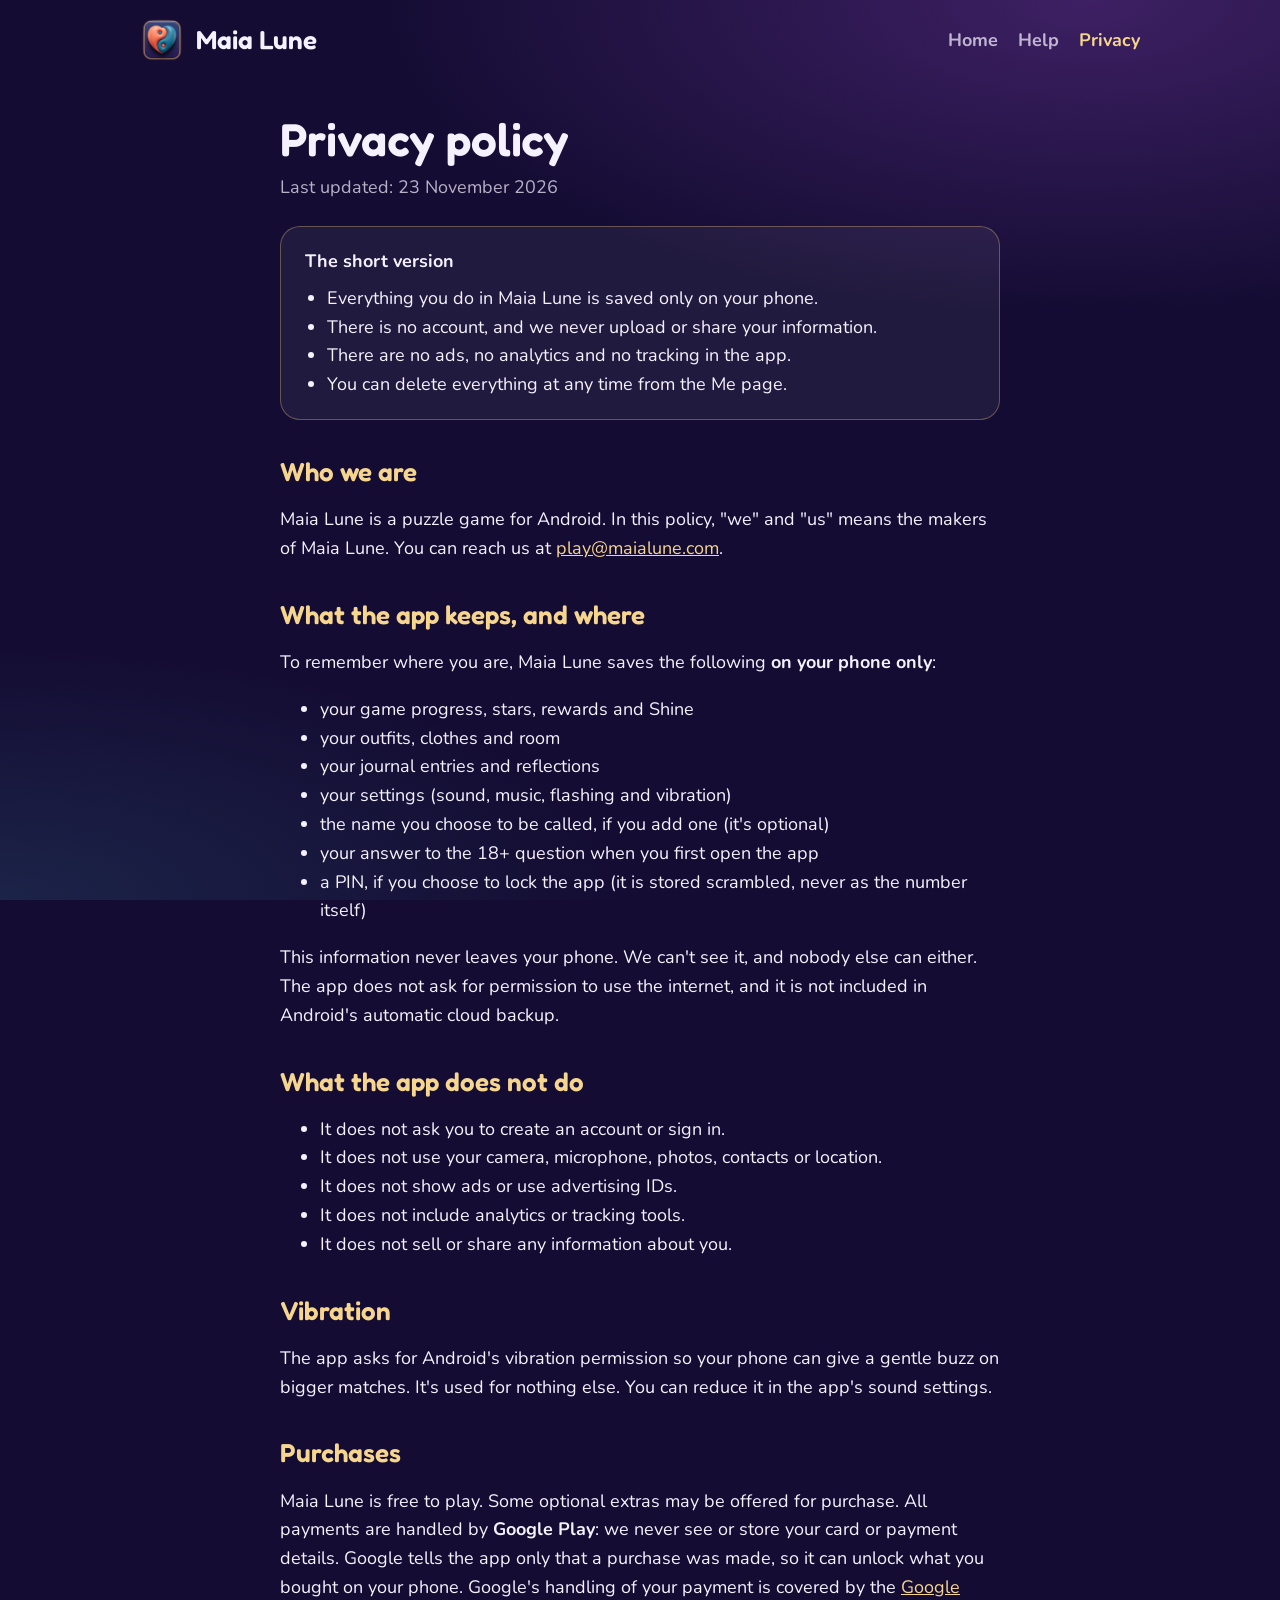
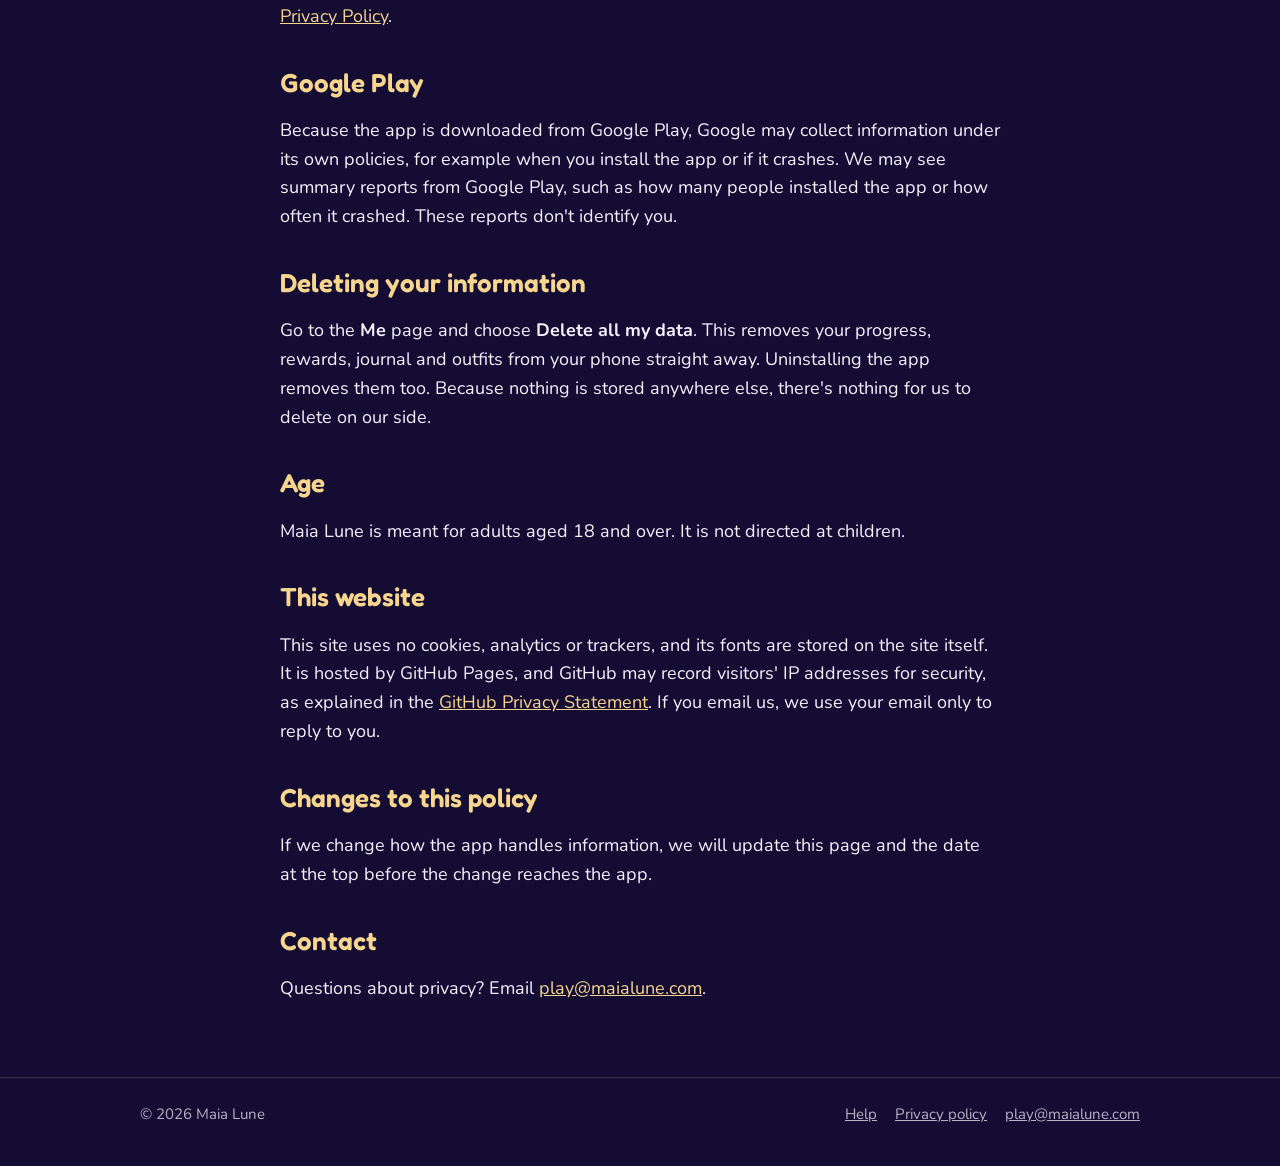
==== privacy.html @ 517a8443 "First version of maialune.com: home, privacy policy and help Co-Authored-By: Claude Opus 5.5 <norepl" ====
<!doctype html>
<html lang="en">
<head>
  <meta charset="utf-8">
  <meta name="viewport" content="width=device-width, initial-scale=1">
  <title>Privacy policy | Maia Lune</title>
  <meta name="description" content="How Maia Lune handles your information: your progress stays on your phone, there is no account, no ads and no tracking.">
  <meta name="theme-color" content="#140c33">
  <link rel="icon" type="image/png" href="images/favicon.png">
  <link rel="apple-touch-icon" href="images/apple-touch-icon.png">
  <link rel="stylesheet" href="style.css">
</head>
<body>
  <header class="site-header">
    <div class="wrap">
      <a class="brand" href="./"><img src="images/icon-192.png" alt="" width="44" height="44">Maia Lune</a>
      <nav class="nav">
        <a href="./">Home</a>
        <a href="support.html">Help</a>
        <a href="privacy.html" aria-current="page">Privacy</a>
      </nav>
    </div>
  </header>

  <main class="page">
    <h1>Privacy policy</h1>
    <p class="updated">Last updated: 23 November 2026</p>

    <div class="summary">
      <strong>The short version</strong>
      <ul>
        <li>Everything you do in Maia Lune is saved only on your phone.</li>
        <li>There is no account, and we never upload or share your information.</li>
        <li>There are no ads, no analytics and no tracking in the app.</li>
        <li>You can delete everything at any time from the Me page.</li>
      </ul>
    </div>

    <h2>Who we are</h2>
    <p>Maia Lune is a puzzle game for Android. In this policy, "we" and "us" means the makers of Maia Lune. You can reach us at <a href="mailto:play@maialune.com">play@maialune.com</a>.</p>

    <h2>What the app keeps, and where</h2>
    <p>To remember where you are, Maia Lune saves the following <strong>on your phone only</strong>:</p>
    <ul>
      <li>your game progress, stars, rewards and Shine</li>
      <li>your outfits, clothes and room</li>
      <li>your journal entries and reflections</li>
      <li>your settings (sound, music, flashing and vibration)</li>
      <li>the name you choose to be called, if you add one (it's optional)</li>
      <li>your answer to the 18+ question when you first open the app</li>
      <li>a PIN, if you choose to lock the app (it is stored scrambled, never as the number itself)</li>
    </ul>
    <p>This information never leaves your phone. We can't see it, and nobody else can either. The app does not ask for permission to use the internet, and it is not included in Android's automatic cloud backup.</p>

    <h2>What the app does not do</h2>
    <ul>
      <li>It does not ask you to create an account or sign in.</li>
      <li>It does not use your camera, microphone, photos, contacts or location.</li>
      <li>It does not show ads or use advertising IDs.</li>
      <li>It does not include analytics or tracking tools.</li>
      <li>It does not sell or share any information about you.</li>
    </ul>

    <h2>Vibration</h2>
    <p>The app asks for Android's vibration permission so your phone can give a gentle buzz on bigger matches. It's used for nothing else. You can reduce it in the app's sound settings.</p>

    <h2>Purchases</h2>
    <p>Maia Lune is free to play. Some optional extras may be offered for purchase. All payments are handled by <strong>Google Play</strong>: we never see or store your card or payment details. Google tells the app only that a purchase was made, so it can unlock what you bought on your phone. Google's handling of your payment is covered by the <a href="https://policies.google.com/privacy" rel="noopener">Google Privacy Policy</a>.</p>

    <h2>Google Play</h2>
    <p>Because the app is downloaded from Google Play, Google may collect information under its own policies, for example when you install the app or if it crashes. We may see summary reports from Google Play, such as how many people installed the app or how often it crashed. These reports don't identify you.</p>

    <h2>Deleting your information</h2>
    <p>Go to the <strong>Me</strong> page and choose <strong>Delete all my data</strong>. This removes your progress, rewards, journal and outfits from your phone straight away. Uninstalling the app removes them too. Because nothing is stored anywhere else, there's nothing for us to delete on our side.</p>

    <h2>Age</h2>
    <p>Maia Lune is meant for adults aged 18 and over. It is not directed at children.</p>

    <h2>This website</h2>
    <p>This site uses no cookies, analytics or trackers, and its fonts are stored on the site itself. It is hosted by GitHub Pages, and GitHub may record visitors' IP addresses for security, as explained in the <a href="https://docs.github.com/en/site-policy/privacy-policies/github-general-privacy-statement" rel="noopener">GitHub Privacy Statement</a>. If you email us, we use your email only to reply to you.</p>

    <h2>Changes to this policy</h2>
    <p>If we change how the app handles information, we will update this page and the date at the top before the change reaches the app.</p>

    <h2>Contact</h2>
    <p>Questions about privacy? Email <a href="mailto:play@maialune.com">play@maialune.com</a>.</p>
  </main>

  <footer class="site-footer">
    <div class="wrap">
      <span>© 2026 Maia Lune</span>
      <nav>
        <a href="support.html">Help</a>
        <a href="privacy.html">Privacy policy</a>
        <a href="mailto:play@maialune.com">play@maialune.com</a>
      </nav>
    </div>
  </footer>
</body>
</html>
---- style.css ----
/* Maia Lune website: one stylesheet for every page. Colours come from the app. */

@font-face {
  font-family: "Fredoka";
  src: url("fonts/Fredoka-Variable.ttf") format("truetype");
  font-weight: 300 700;
  font-display: swap;
}
@font-face {
  font-family: "Nunito";
  src: url("fonts/Nunito-Variable.ttf") format("truetype");
  font-weight: 200 1000;
  font-display: swap;
}

:root {
  --night: #140c33;
  --night-2: #22164f;
  --card: rgba(255, 255, 255, 0.06);
  --card-line: rgba(232, 194, 122, 0.35);
  --gold: #e8c27a;
  --gold-bright: #f6d58e;
  --coral: #f08a6c;
  --teal: #3f8fa8;
  --text: #f6f1ff;
  --text-dim: rgba(246, 241, 255, 0.72);
  --max: 1040px;
}

* { box-sizing: border-box; }

html { -webkit-text-size-adjust: 100%; }

body {
  margin: 0;
  background: var(--night);
  background-image:
    radial-gradient(ellipse 80% 50% at 85% 0%, rgba(140, 70, 190, 0.35), transparent 70%),
    radial-gradient(ellipse 70% 40% at 0% 100%, rgba(63, 143, 168, 0.18), transparent 70%);
  background-attachment: fixed;
  color: var(--text);
  font-family: "Nunito", system-ui, -apple-system, "Segoe UI", sans-serif;
  font-size: 18px;
  line-height: 1.6;
}

h1, h2, h3, .brand, .button {
  font-family: "Fredoka", "Nunito", system-ui, sans-serif;
  font-weight: 600;
  line-height: 1.2;
}

a { color: var(--gold-bright); }
a:hover { color: #fff; }

img { max-width: 100%; height: auto; display: block; }

.wrap {
  max-width: var(--max);
  margin: 0 auto;
  padding: 0 20px;
}

/* ---- Header ---- */
.site-header {
  padding: 18px 0;
}
.site-header .wrap {
  display: flex;
  align-items: center;
  justify-content: space-between;
  gap: 16px;
  flex-wrap: wrap;
}
.brand {
  display: flex;
  align-items: center;
  gap: 12px;
  color: var(--text);
  text-decoration: none;
  font-size: 26px;
}
.brand img { width: 44px; height: 44px; }
.nav { display: flex; gap: 20px; flex-wrap: wrap; }
.nav a {
  color: var(--text-dim);
  text-decoration: none;
  font-weight: 700;
}
.nav a:hover, .nav a[aria-current="page"] { color: var(--gold-bright); }

/* ---- Home: hero ---- */
.hero {
  display: grid;
  grid-template-columns: 1.15fr 0.85fr;
  align-items: center;
  gap: 32px;
  padding: 32px 0 24px;
}
.hero h1 {
  font-size: clamp(38px, 6vw, 60px);
  margin: 0 0 12px;
}
.hero h1 .moon { color: var(--gold); }
.hero .lead {
  font-size: 21px;
  color: var(--text-dim);
  margin: 0 0 26px;
}
.hero-art {
  position: relative;
}
.hero-art::before {
  content: "";
  position: absolute;
  inset: 8% 4% 0;
  border-radius: 50%;
  background: radial-gradient(circle, rgba(232, 194, 122, 0.35), transparent 65%);
}
.hero-art img { position: relative; margin: 0 auto; max-height: 520px; width: auto; }

.button {
  display: inline-flex;
  align-items: center;
  gap: 10px;
  padding: 14px 26px;
  border-radius: 999px;
  background: linear-gradient(180deg, var(--gold-bright), #d9a956);
  color: #2a1a46;
  font-size: 20px;
  text-decoration: none;
  box-shadow: 0 6px 24px rgba(232, 194, 122, 0.3);
}
.button:hover { color: #2a1a46; filter: brightness(1.06); }
.button.soon { cursor: default; }
.small-note { color: var(--text-dim); font-size: 15px; margin-top: 10px; }

.banner {
  border-radius: 24px;
  overflow: hidden;
  border: 1px solid var(--card-line);
  margin: 12px 0 48px;
}

/* ---- Cards ---- */
.section-title {
  text-align: center;
  font-size: clamp(28px, 4vw, 38px);
  margin: 0 0 8px;
}
.section-lead {
  text-align: center;
  color: var(--text-dim);
  max-width: 640px;
  margin: 0 auto 32px;
}
.cards {
  display: grid;
  grid-template-columns: repeat(3, 1fr);
  gap: 20px;
  margin-bottom: 56px;
}
.card {
  background: var(--card);
  border: 1px solid var(--card-line);
  border-radius: 22px;
  padding: 24px;
}
.card img { width: 72px; height: 72px; margin-bottom: 10px; }
.card h3 { font-size: 22px; margin: 0 0 6px; }
.card p { margin: 0; color: var(--text-dim); }

.promise {
  background: linear-gradient(135deg, rgba(240, 138, 108, 0.16), rgba(63, 143, 168, 0.16));
  border: 1px solid var(--card-line);
  border-radius: 26px;
  padding: 32px;
  margin-bottom: 56px;
}
.promise h2 { margin: 0 0 14px; font-size: 30px; }
.promise ul { margin: 0; padding-left: 22px; }
.promise li { margin: 6px 0; }

/* ---- Text pages (privacy, support) ---- */
.page {
  max-width: 760px;
  margin: 0 auto;
  padding: 24px 20px 56px;
}
.page h1 { font-size: clamp(34px, 5vw, 46px); margin: 8px 0 6px; }
.page h2 { font-size: 26px; margin: 36px 0 8px; color: var(--gold-bright); }
.page h3 { font-size: 20px; margin: 24px 0 4px; }
.page .updated { color: var(--text-dim); margin: 0 0 24px; }
.page .summary {
  background: var(--card);
  border: 1px solid var(--card-line);
  border-radius: 20px;
  padding: 20px 24px;
}
.page .summary ul { margin: 8px 0 0; padding-left: 22px; }

.helper {
  display: flex;
  align-items: center;
  gap: 18px;
  background: var(--card);
  border: 1px solid var(--card-line);
  border-radius: 22px;
  padding: 16px 20px;
  margin: 8px 0 12px;
}
.helper img { width: 96px; height: 96px; border-radius: 50%; object-fit: cover; object-position: 50% 15%; background: var(--night-2); flex: none; }
.helper p { margin: 0; }

details {
  background: var(--card);
  border: 1px solid var(--card-line);
  border-radius: 16px;
  padding: 14px 20px;
  margin: 10px 0;
}
summary {
  cursor: pointer;
  font-weight: 800;
}
details[open] summary { margin-bottom: 8px; }

.contact {
  font-size: 22px;
  font-weight: 800;
}

/* ---- Footer ---- */
.site-footer {
  border-top: 1px solid rgba(232, 194, 122, 0.2);
  padding: 24px 0 40px;
  color: var(--text-dim);
  font-size: 15px;
}
.site-footer .wrap {
  display: flex;
  justify-content: space-between;
  gap: 16px;
  flex-wrap: wrap;
}
.site-footer a { color: var(--text-dim); }
.site-footer a:hover { color: var(--gold-bright); }
.site-footer nav { display: flex; gap: 18px; flex-wrap: wrap; }

/* ---- Phones ---- */
@media (max-width: 760px) {
  body { font-size: 17px; }
  .hero { grid-template-columns: 1fr; text-align: center; padding-top: 8px; }
  .hero-art { order: -1; }
  .hero-art img { max-height: 320px; }
  .cards { grid-template-columns: 1fr; }
  .promise { padding: 24px; }
  .wrap { padding: 0 16px; }
  .page { padding: 16px 16px 48px; }
}
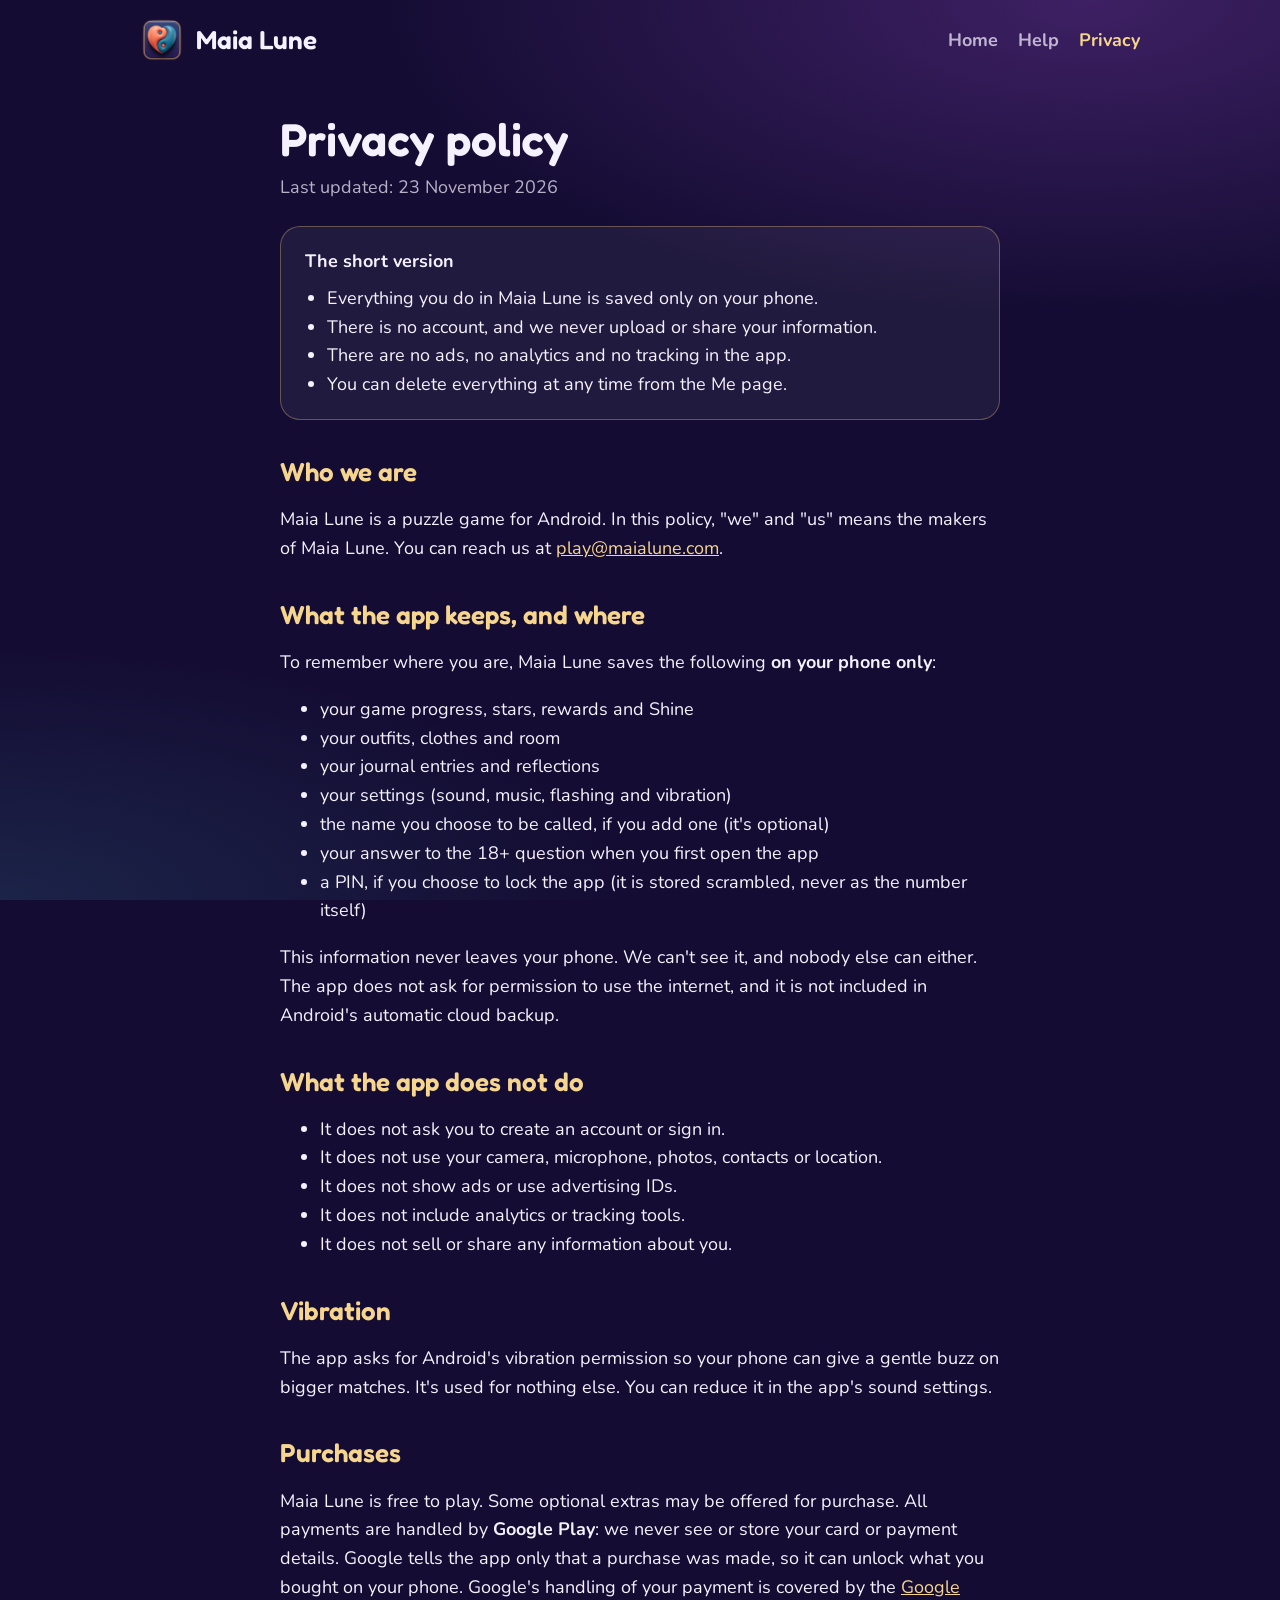
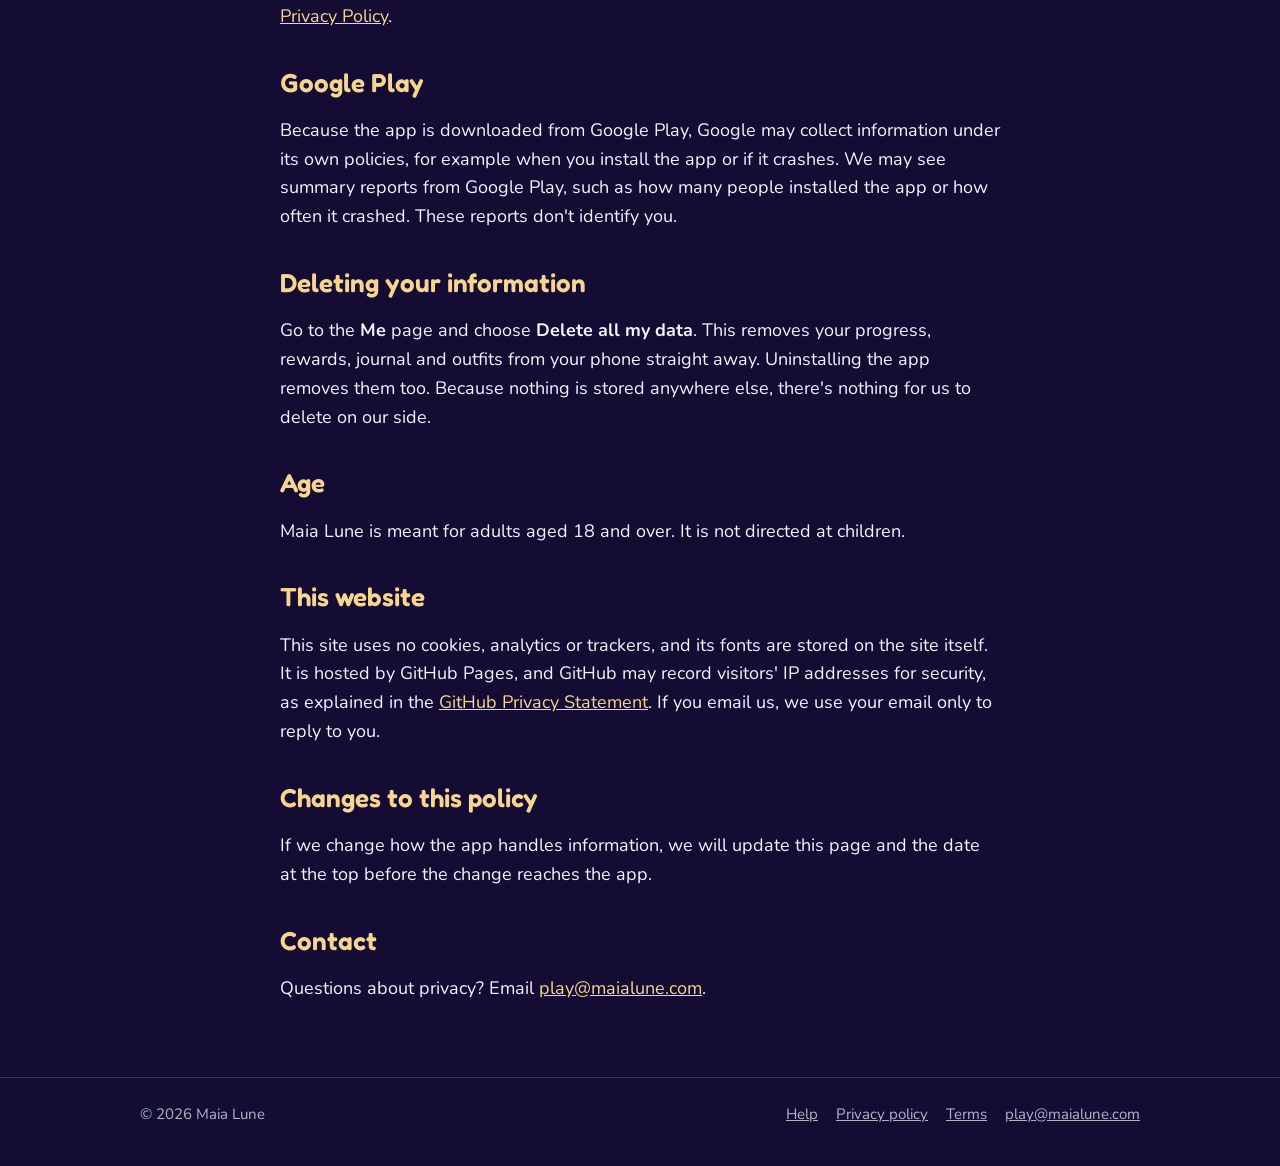
==== commit ba979d76: "Terms of service page, linked from every footer Co-Authored-By: Claude Opus 5.5 <noreply@anthropic.c" ====
--- a/privacy.html
+++ b/privacy.html
@@ -92,6 +92,7 @@
       <nav>
         <a href="support.html">Help</a>
         <a href="privacy.html">Privacy policy</a>
+        <a href="terms.html">Terms</a>
         <a href="mailto:play@maialune.com">play@maialune.com</a>
       </nav>
     </div>
